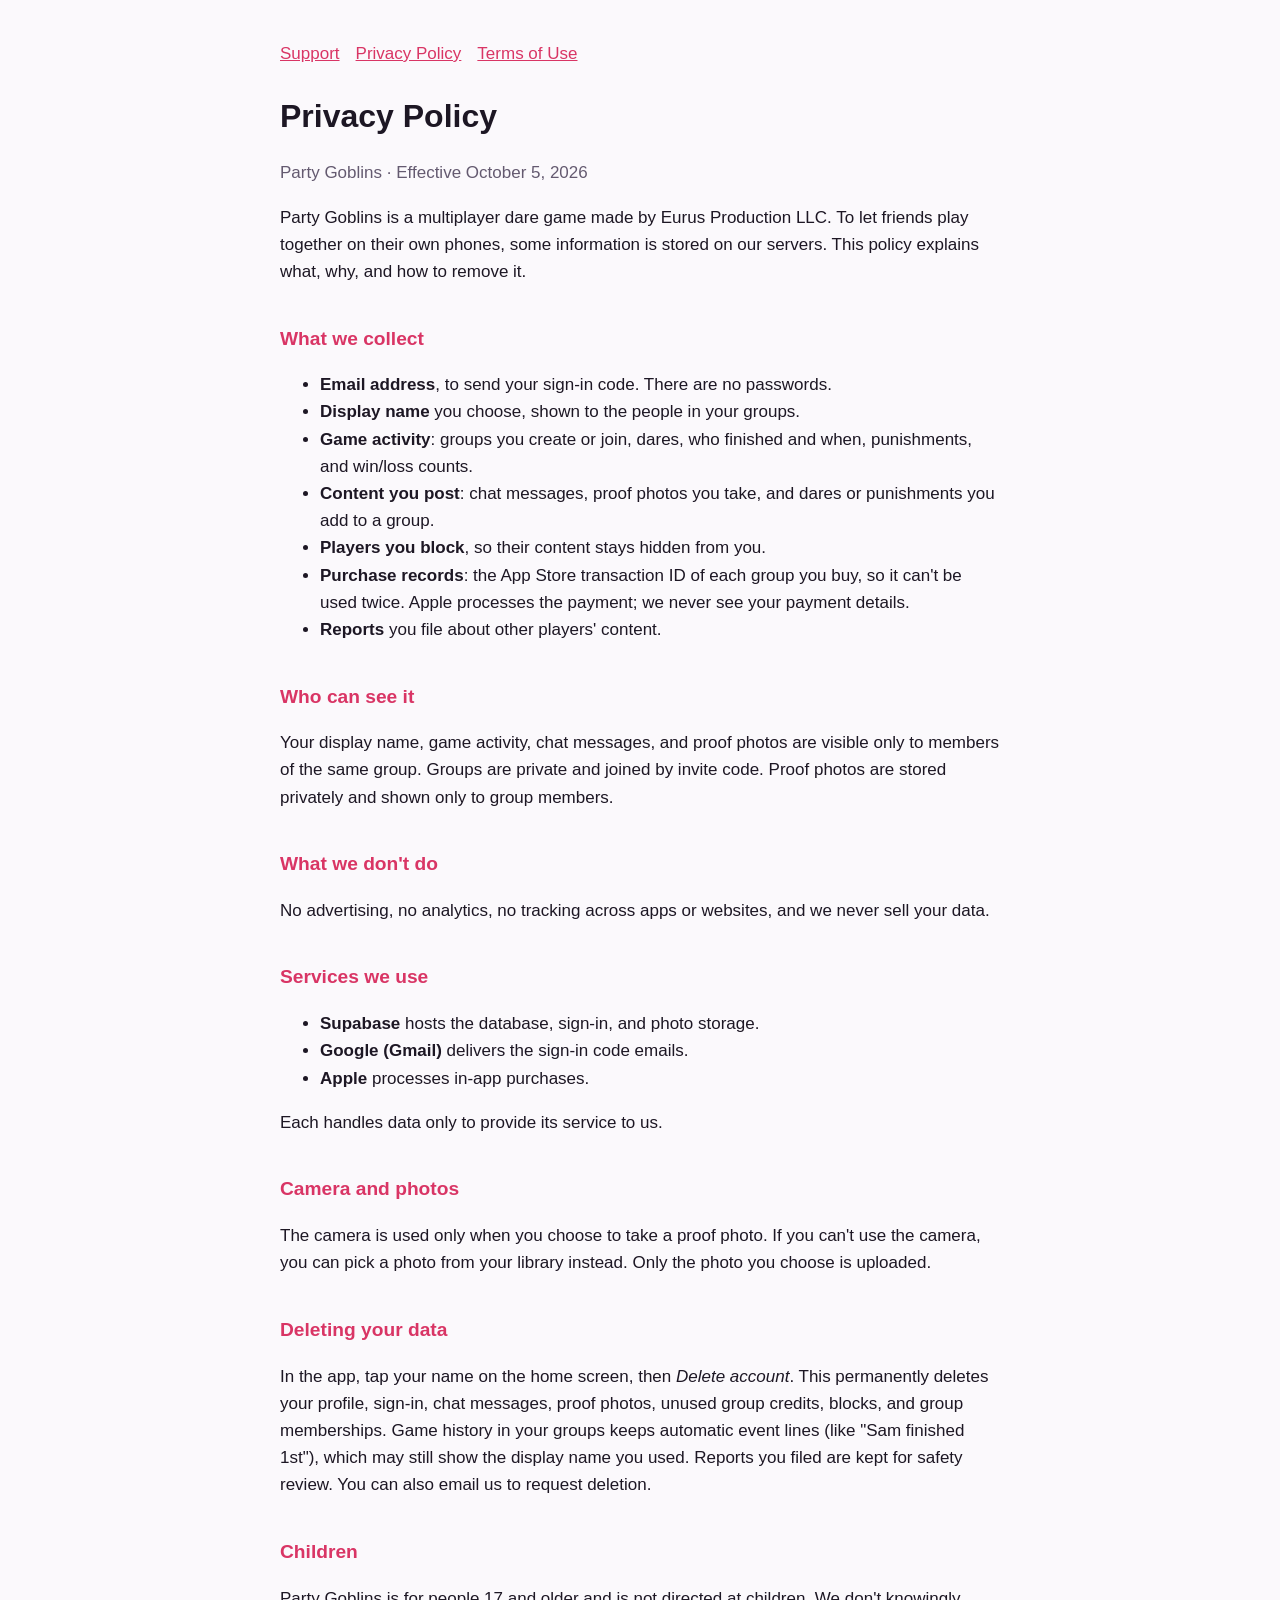
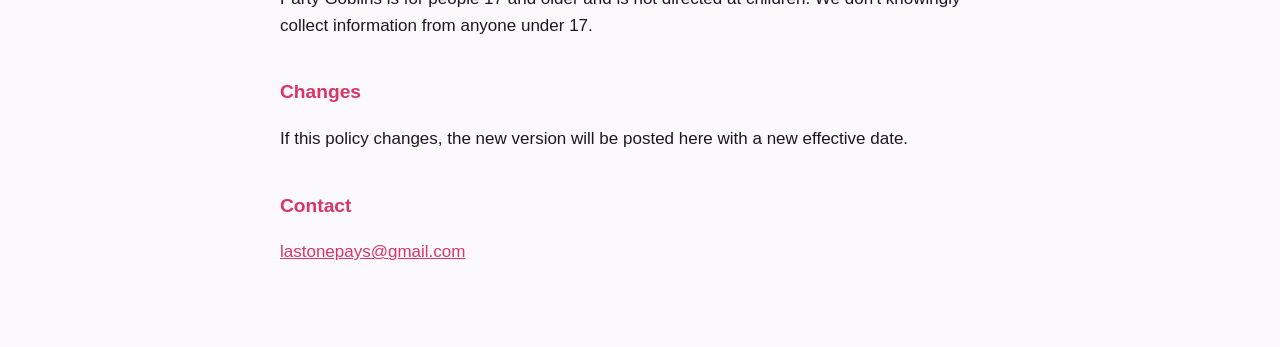
==== privacy.html @ 922ca855 "Party Goblins support, privacy, and terms pages Co-Authored-By: Claude Opus 5.5 <noreply@anthropic.c" ====
<!DOCTYPE html>
<html lang="en">
<head>
<meta charset="utf-8">
<meta name="viewport" content="width=device-width, initial-scale=1">
<title>Party Goblins Privacy Policy</title>
<link rel="stylesheet" href="style.css">
</head>
<body>
<main>
  <nav><a href="./">Support</a><a href="privacy.html">Privacy Policy</a><a href="terms.html">Terms of Use</a></nav>
  <h1>Privacy Policy</h1>
  <p class="muted">Party Goblins · Effective October 5, 2026</p>

  <p>Party Goblins is a multiplayer dare game made by Eurus Production LLC. To let friends play together on their own phones, some information is stored on our servers. This policy explains what, why, and how to remove it.</p>

  <h2>What we collect</h2>
  <ul>
    <li><strong>Email address</strong>, to send your sign-in code. There are no passwords.</li>
    <li><strong>Display name</strong> you choose, shown to the people in your groups.</li>
    <li><strong>Game activity</strong>: groups you create or join, dares, who finished and when, punishments, and win/loss counts.</li>
    <li><strong>Content you post</strong>: chat messages, proof photos you take, and dares or punishments you add to a group.</li>
    <li><strong>Players you block</strong>, so their content stays hidden from you.</li>
    <li><strong>Purchase records</strong>: the App Store transaction ID of each group you buy, so it can't be used twice. Apple processes the payment; we never see your payment details.</li>
    <li><strong>Reports</strong> you file about other players' content.</li>
  </ul>

  <h2>Who can see it</h2>
  <p>Your display name, game activity, chat messages, and proof photos are visible only to members of the same group. Groups are private and joined by invite code. Proof photos are stored privately and shown only to group members.</p>

  <h2>What we don't do</h2>
  <p>No advertising, no analytics, no tracking across apps or websites, and we never sell your data.</p>

  <h2>Services we use</h2>
  <ul>
    <li><strong>Supabase</strong> hosts the database, sign-in, and photo storage.</li>
    <li><strong>Google (Gmail)</strong> delivers the sign-in code emails.</li>
    <li><strong>Apple</strong> processes in-app purchases.</li>
  </ul>
  <p>Each handles data only to provide its service to us.</p>

  <h2>Camera and photos</h2>
  <p>The camera is used only when you choose to take a proof photo. If you can't use the camera, you can pick a photo from your library instead. Only the photo you choose is uploaded.</p>

  <h2>Deleting your data</h2>
  <p>In the app, tap your name on the home screen, then <em>Delete account</em>. This permanently deletes your profile, sign-in, chat messages, proof photos, unused group credits, blocks, and group memberships. Game history in your groups keeps automatic event lines (like "Sam finished 1st"), which may still show the display name you used. Reports you filed are kept for safety review. You can also email us to request deletion.</p>

  <h2>Children</h2>
  <p>Party Goblins is for people 17 and older and is not directed at children. We don't knowingly collect information from anyone under 17.</p>

  <h2>Changes</h2>
  <p>If this policy changes, the new version will be posted here with a new effective date.</p>

  <h2>Contact</h2>
  <p><a href="mailto:lastonepays@gmail.com">lastonepays@gmail.com</a></p>
</main>
</body>
</html>
---- style.css ----
:root { --bg: #fbf9fc; --fg: #1d1724; --muted: #645a70; --accent: #d93565; --card: #f1edf5; }
@media (prefers-color-scheme: dark) {
  :root { --bg: #121016; --fg: #f4f2f7; --muted: #968fa3; --accent: #ff4f7b; --card: #1c1922; }
}
body { background: var(--bg); color: var(--fg); font: 17px/1.6 -apple-system, BlinkMacSystemFont, "Segoe UI", sans-serif; margin: 0; }
main { max-width: 720px; margin: 0 auto; padding: 40px 16px 64px; }
h1 { font-size: 2rem; margin-bottom: 0.2em; }
h2 { font-size: 1.2rem; margin-top: 2em; color: var(--accent); }
.muted { color: var(--muted); }
a { color: var(--accent); }
nav { display: flex; gap: 16px; flex-wrap: wrap; margin-bottom: 24px; }
.hero { display: flex; gap: 16px; align-items: center; }
.hero img { width: 88px; height: 88px; border-radius: 20px; }
.card { background: var(--card); border-radius: 14px; padding: 4px 16px; }
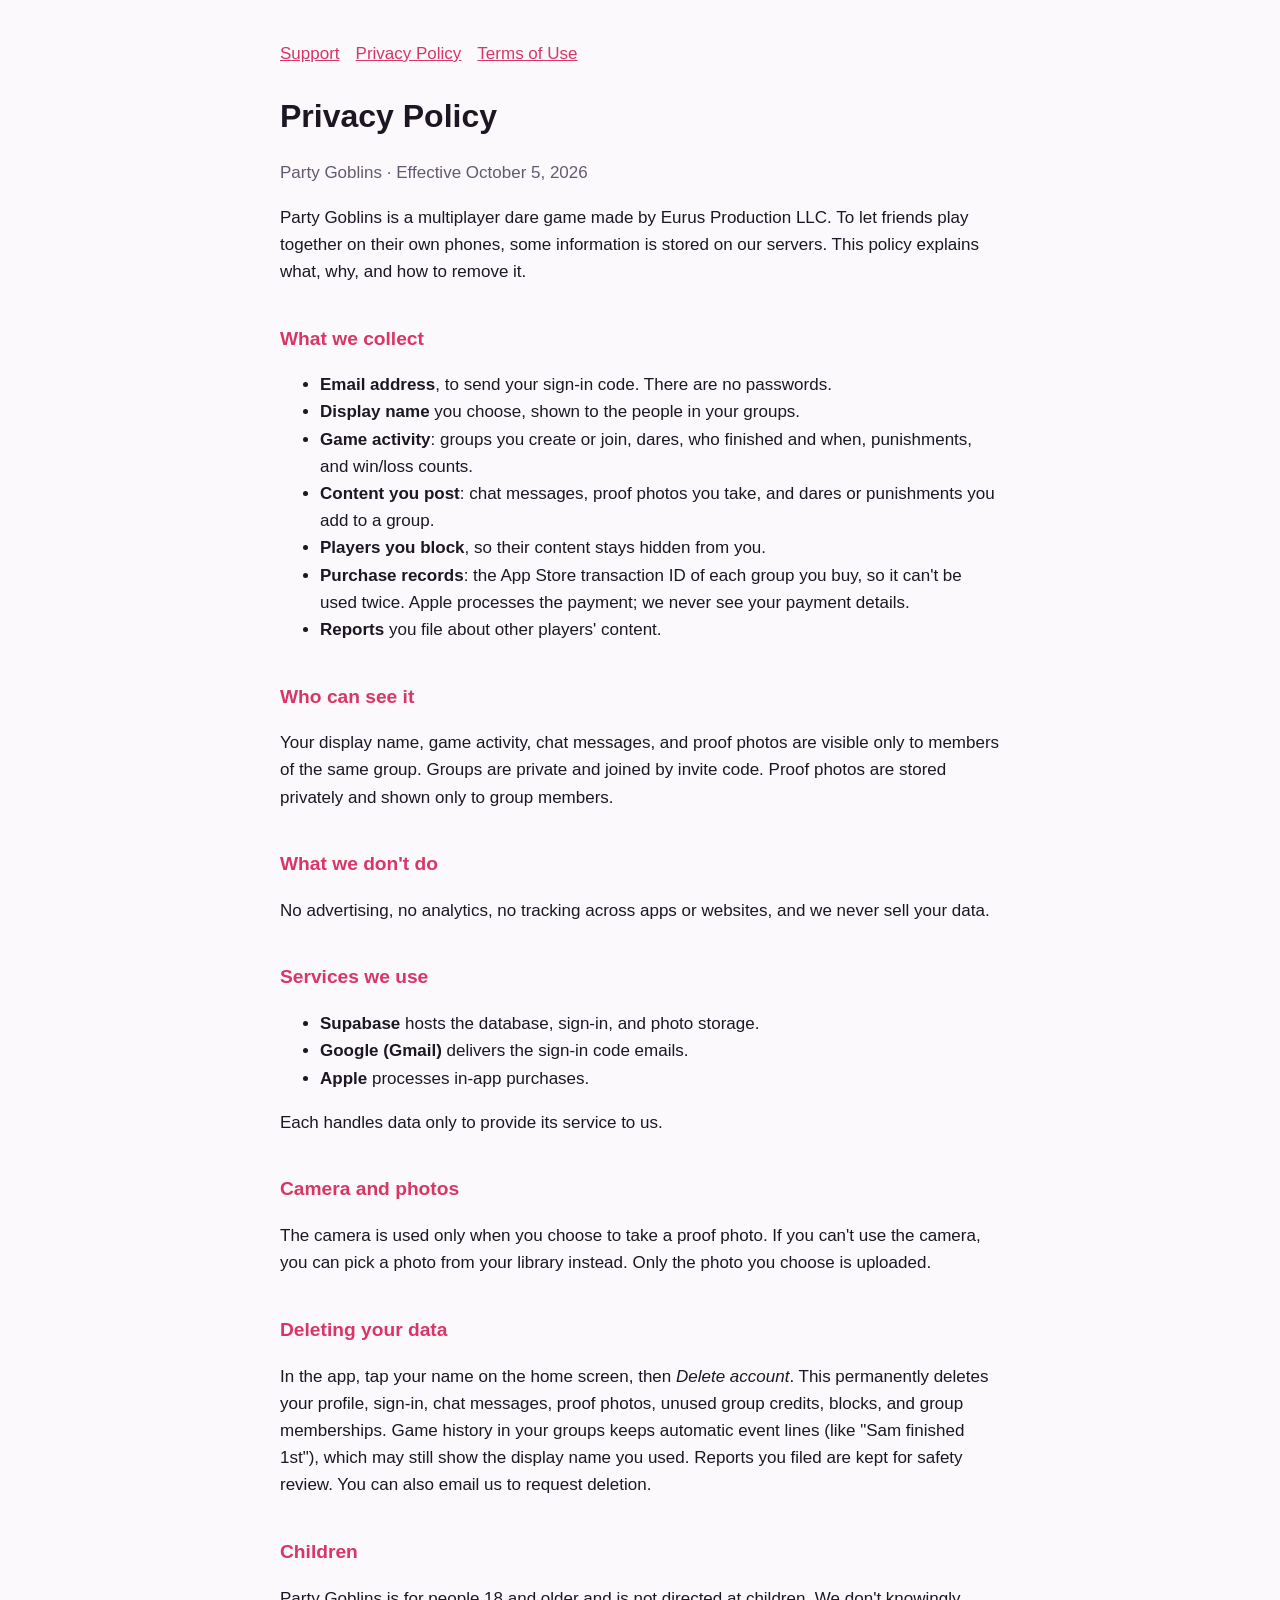
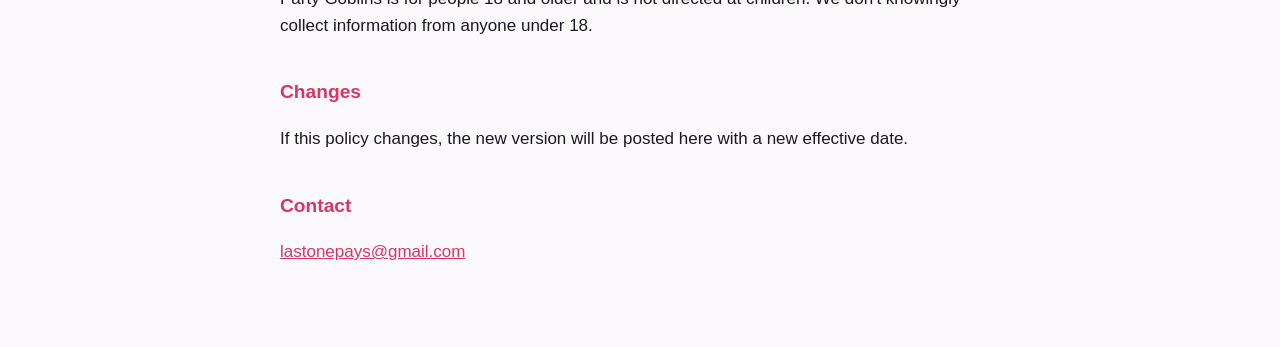
==== commit 9030b15c: "Age requirement 18+ to match the App Store rating Co-Authored-By: Claude Opus 5.5 <noreply@anthropic" ====
--- a/privacy.html
+++ b/privacy.html
@@ -46,7 +46,7 @@
   <p>In the app, tap your name on the home screen, then <em>Delete account</em>. This permanently deletes your profile, sign-in, chat messages, proof photos, unused group credits, blocks, and group memberships. Game history in your groups keeps automatic event lines (like "Sam finished 1st"), which may still show the display name you used. Reports you filed are kept for safety review. You can also email us to request deletion.</p>
 
   <h2>Children</h2>
-  <p>Party Goblins is for people 17 and older and is not directed at children. We don't knowingly collect information from anyone under 17.</p>
+  <p>Party Goblins is for people 18 and older and is not directed at children. We don't knowingly collect information from anyone under 18.</p>
 
   <h2>Changes</h2>
   <p>If this policy changes, the new version will be posted here with a new effective date.</p>
